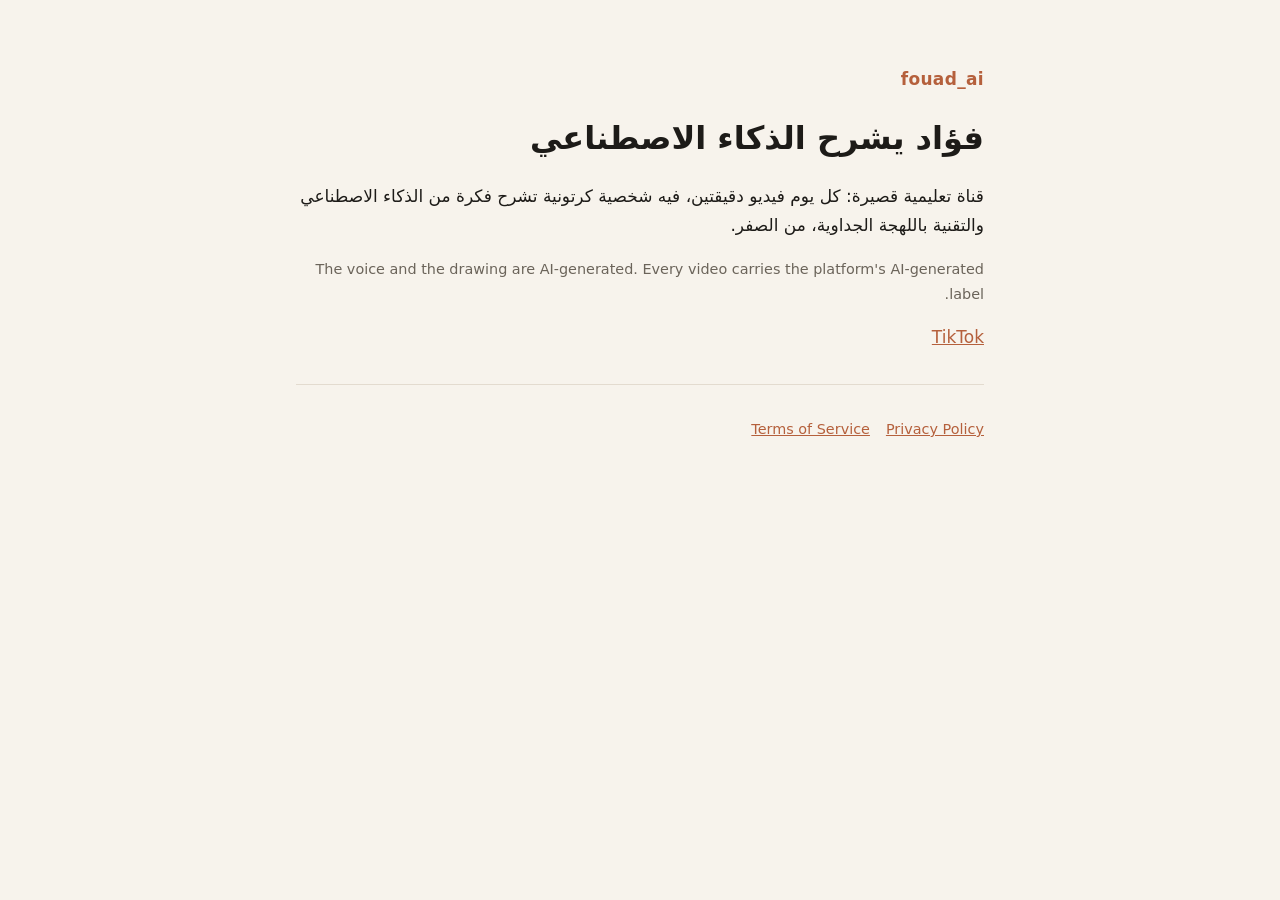
==== index.html @ 3049bded "fouad_ai site: home, terms, privacy, TikTok login callback Co-Authored-By: Claude Opus 5.5 <noreply@" ====
<!doctype html><html lang="ar" dir="rtl"><head><meta charset="utf-8"><meta name="viewport" content="width=device-width,initial-scale=1">
<title>fouad_ai</title><link rel="stylesheet" href="style.css"></head><body><main>
<p class="k">fouad_ai</p><h1>فؤاد يشرح الذكاء الاصطناعي</h1>
<p>قناة تعليمية قصيرة: كل يوم فيديو دقيقتين، فيه شخصية كرتونية تشرح فكرة من الذكاء الاصطناعي والتقنية باللهجة الجداوية، من الصفر.</p>
<p class="m">The voice and the drawing are AI-generated. Every video carries the platform's AI-generated label.</p>
<p><a href="https://www.tiktok.com/@fouad_ai0">TikTok</a></p>
<hr><nav class="m"><a href="terms.html">Terms of Service</a><a href="privacy.html">Privacy Policy</a></nav>
</main></body></html>
---- style.css ----
:root{--bg:#f7f3ec;--ink:#1d1b18;--mute:#6b645a;--accent:#b5603c;--line:#e3dbcf}
@media (prefers-color-scheme:dark){:root{--bg:#1b1a18;--ink:#f2ede4;--mute:#a59d90;--accent:#d98a66;--line:#34312c}}
*{box-sizing:border-box}body{margin:0;background:var(--bg);color:var(--ink);font:17px/1.7 "Noto Naskh Arabic","Segoe UI",system-ui,sans-serif}
main{max-width:720px;margin:0 auto;padding:48px 16px 80px}h1{font-size:2rem;margin:0 0 4px}h2{font-size:1.15rem;margin:32px 0 8px}
.k{color:var(--accent);font-weight:700;letter-spacing:.02em}.m{color:var(--mute);font-size:.9rem}a{color:var(--accent)}hr{border:0;border-top:1px solid var(--line);margin:32px 0}
nav a{margin-left:16px}code{background:var(--line);padding:2px 6px;border-radius:4px;word-break:break-all}
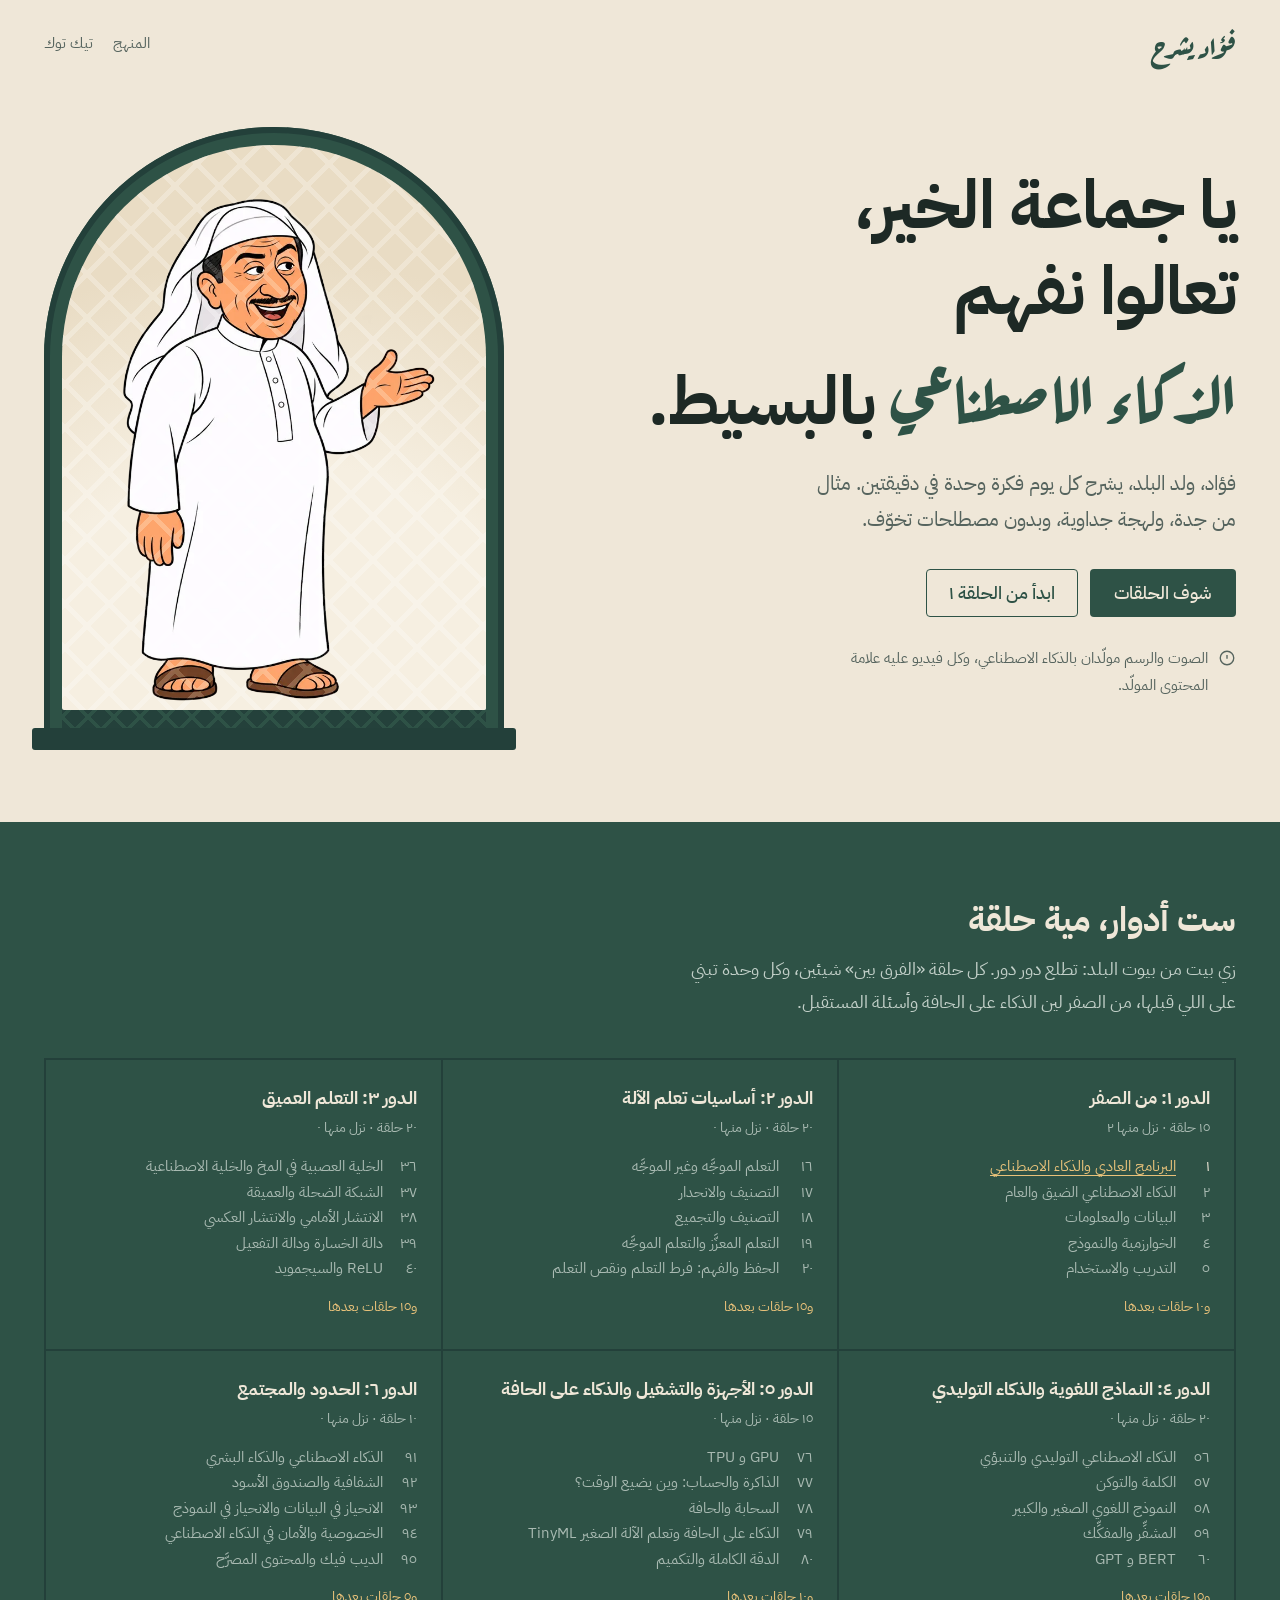
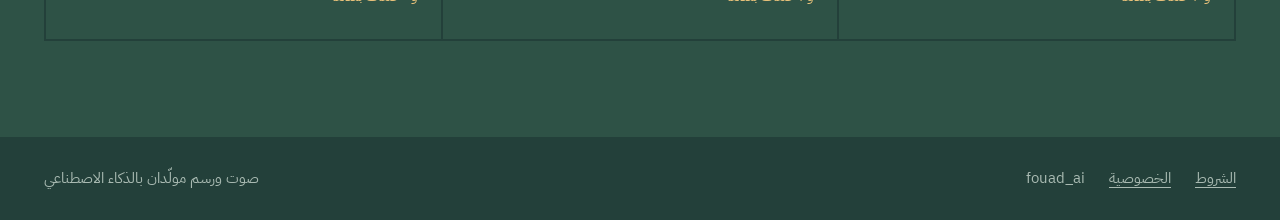
==== commit e5bd00fd: "Roshan design for every page: home with the six floors of episodes, terms, privacy, TikTok callback " ====
--- a/index.html
+++ b/index.html
@@ -1,8 +1,41 @@
-<!doctype html><html lang="ar" dir="rtl"><head><meta charset="utf-8"><meta name="viewport" content="width=device-width,initial-scale=1">
-<title>fouad_ai</title><link rel="stylesheet" href="style.css"></head><body><main>
-<p class="k">fouad_ai</p><h1>فؤاد يشرح الذكاء الاصطناعي</h1>
-<p>قناة تعليمية قصيرة: كل يوم فيديو دقيقتين، فيه شخصية كرتونية تشرح فكرة من الذكاء الاصطناعي والتقنية باللهجة الجداوية، من الصفر.</p>
-<p class="m">The voice and the drawing are AI-generated. Every video carries the platform's AI-generated label.</p>
-<p><a href="https://www.tiktok.com/@fouad_ai0">TikTok</a></p>
-<hr><nav class="m"><a href="terms.html">Terms of Service</a><a href="privacy.html">Privacy Policy</a></nav>
-</main></body></html>
+<!doctype html>
+<html lang="ar" dir="rtl">
+<head>
+<meta charset="utf-8">
+<meta name="viewport" content="width=device-width,initial-scale=1">
+<title>فؤاد يشرح</title>
+<meta name="description" content="فؤاد يشرح الذكاء الاصطناعي بالجداوي: فيديو دقيقتين كل يوم، من الصفر. الصوت والرسم مولّدان بالذكاء الاصطناعي.">
+<meta property="og:title" content="فؤاد يشرح"><meta property="og:description" content="الذكاء الاصطناعي بالجداوي، دقيقتين كل يوم."><meta property="og:image" content="img/fouad-talking.webp">
+<link rel="icon" href="img/avatar.webp">
+<link rel="preconnect" href="https://fonts.googleapis.com"><link rel="preconnect" href="https://fonts.gstatic.com" crossorigin>
+<link href="https://fonts.googleapis.com/css2?family=Aref+Ruqaa:wght@700&family=IBM+Plex+Sans+Arabic:wght@400;500;700&display=swap" rel="stylesheet">
+<link rel="stylesheet" href="style.css">
+<script src="episodes.js" defer></script>
+<script src="site.js" defer></script>
+</head>
+<body>
+<a class="skip" href="#main">تخطَّ إلى المحتوى</a>
+<div class="wrap">
+ <header class="top"><a class="mark" href="./">فؤاد يشرح</a><nav aria-label="الموقع"><a href="#levels">المنهج</a><a href="https://www.tiktok.com/@fouad_ai0">تيك توك</a></nav></header>
+ <main id="main">
+  <section class="hero">
+   <div>
+    <h1>يا جماعة الخير، تعالوا نفهم <em>الذكاء الاصطناعي</em> بالبسيط.</h1>
+    <p class="lede rise">فؤاد، ولد البلد، يشرح كل يوم فكرة وحدة في دقيقتين. مثال من جدة، ولهجة جداوية، وبدون مصطلحات تخوّف.</p>
+    <div class="acts rise"><a class="cta" href="https://www.tiktok.com/@fouad_ai0">شوف الحلقات</a><a class="ghost" id="first" href="#levels">ابدأ من الحلقة ١</a></div>
+    <p class="disclose rise"><svg width="18" height="18" viewBox="0 0 24 24" fill="none" stroke="currentColor" stroke-width="1.8" aria-hidden="true"><circle cx="12" cy="12" r="9"/><path d="M12 8v5M12 16h.01"/></svg>الصوت والرسم مولّدان بالذكاء الاصطناعي، وكل فيديو عليه علامة المحتوى المولّد.</p>
+   </div>
+   <div class="roshan"><div class="lattice"></div><div class="win"><div class="sun" aria-hidden="true"></div><img class="fouad" src="img/fouad-talking.webp" alt="فؤاد، شخصية كرتونية بثوب وغترة، واقف في روشان خشبي من بيوت جدة القديمة" width="640" height="960"><div class="shut r" aria-hidden="true"></div><div class="shut l" aria-hidden="true"></div></div><div class="sill"></div></div>
+  </section>
+ </main>
+</div>
+<section class="levels" id="levels" aria-labelledby="lv-h">
+ <div class="wrap">
+  <h2 id="lv-h">ست أدوار، مية حلقة</h2>
+  <p class="intro">زي بيت من بيوت البلد: تطلع دور دور. كل حلقة «الفرق بين» شيئين، وكل وحدة تبني على اللي قبلها، من الصفر لين الذكاء على الحافة وأسئلة المستقبل.</p>
+  <div class="floors"><noscript><p>قائمة الحلقات تحتاج جافاسكربت. الحلقات كلها على تيك توك: @fouad_ai0</p></noscript></div>
+ </div>
+</section>
+<footer class="foot"><div class="wrap"><a href="terms.html">الشروط</a><a href="privacy.html">الخصوصية</a><span>fouad_ai</span><span class="ai">صوت ورسم مولّدان بالذكاء الاصطناعي</span></div></footer>
+</body>
+</html>
--- a/style.css
+++ b/style.css
@@ -1,6 +1,115 @@
-:root{--bg:#f7f3ec;--ink:#1d1b18;--mute:#6b645a;--accent:#b5603c;--line:#e3dbcf}
-@media (prefers-color-scheme:dark){:root{--bg:#1b1a18;--ink:#f2ede4;--mute:#a59d90;--accent:#d98a66;--line:#34312c}}
-*{box-sizing:border-box}body{margin:0;background:var(--bg);color:var(--ink);font:17px/1.7 "Noto Naskh Arabic","Segoe UI",system-ui,sans-serif}
-main{max-width:720px;margin:0 auto;padding:48px 16px 80px}h1{font-size:2rem;margin:0 0 4px}h2{font-size:1.15rem;margin:32px 0 8px}
-.k{color:var(--accent);font-weight:700;letter-spacing:.02em}.m{color:var(--mute);font-size:.9rem}a{color:var(--accent)}hr{border:0;border-top:1px solid var(--line);margin:32px 0}
-nav a{margin-left:16px}code{background:var(--line);padding:2px 6px;border-radius:4px;word-break:break-all}
+/* fouad_ai — "Roshan": Al-Balad limestone, carved wood lattice, one brass accent. One stylesheet for every page. */
+:root{
+  --lime:#efe7d8;--lime2:#e4d8c3;--wood:#2e5246;--wood2:#23403a;--wood3:#355c4f;
+  --ink:#1d2925;--mute:#56645e;--mute-on-wood:#a9bab2;--brass:#e9c27a;
+  --out:cubic-bezier(.22,1,.36,1);
+  --ar:"IBM Plex Sans Arabic",system-ui,sans-serif;--ruqaa:"Aref Ruqaa",serif
+}
+*{box-sizing:border-box}
+html,body{margin:0}
+body{background:var(--lime);color:var(--ink);font:400 18px/1.8 var(--ar);-webkit-text-size-adjust:100%}
+img{display:block;max-width:100%}
+a{color:inherit}
+:focus-visible{outline:3px solid var(--wood);outline-offset:3px;border-radius:2px}
+.wrap{max-width:1240px;margin:0 auto;padding:0 24px}
+.skip{position:absolute;inset-inline-start:-999px}.skip:focus{inset-inline-start:16px;top:16px;background:var(--wood);color:var(--lime);padding:8px 12px;z-index:9}
+
+/* header + footer (every page) */
+.top{display:flex;justify-content:space-between;align-items:center;padding:22px 0;gap:16px}
+.mark{font:700 30px/1 var(--ruqaa);color:var(--wood);text-decoration:none}
+.top nav{display:flex;gap:20px;font-size:15px}
+.top nav a{text-decoration:none;color:var(--mute);padding:8px 0}
+.top nav a[aria-current]{color:var(--wood);font-weight:500}
+@media (hover:hover){.top nav a:hover{color:var(--wood)}}
+.foot{background:var(--wood2);color:var(--mute-on-wood);padding:28px 0;font-size:15px}
+.foot .wrap{display:flex;gap:24px;flex-wrap:wrap;align-items:center}
+.foot a{color:var(--mute-on-wood);text-underline-offset:4px}
+.foot .ai{margin-inline-start:auto}
+
+/* buttons */
+.cta,.ghost{display:inline-flex;align-items:center;min-height:48px;padding:0 24px;border-radius:4px;font-weight:500;text-decoration:none;transition:transform .15s var(--out),box-shadow .2s,background .2s}
+.cta{background:var(--wood);color:var(--lime)}
+.ghost{border:1px solid var(--wood);color:var(--wood);padding:0 22px}
+.cta:active,.ghost:active{transform:translateY(1px) scale(.98)}
+@media (hover:hover) and (pointer:fine){.cta:hover{transform:translateY(-2px);box-shadow:0 8px 20px -8px rgba(29,41,37,.45)}.ghost:hover{background:rgba(46,82,70,.06)}}
+
+/* home: hero */
+.hero{display:grid;grid-template-columns:1fr 460px;gap:64px;align-items:center;padding:40px 0 72px}
+.hero h1{font:700 clamp(36px,5.2vw,68px)/1.3 var(--ar);margin:0 0 20px;letter-spacing:-.01em;text-wrap:balance}
+.hero h1 em{font:700 1.05em var(--ruqaa);color:var(--wood);font-style:normal}
+.lede{font-size:20px;color:var(--mute);max-width:36ch;margin:0 0 32px}
+.acts{display:flex;gap:12px;flex-wrap:wrap}
+.disclose{display:flex;gap:10px;align-items:flex-start;margin-top:28px;font-size:15px;color:var(--mute);max-width:46ch}
+.disclose svg{flex:none;margin-top:4px}
+
+/* the roshan: Fouad in a carved wooden bay window */
+.roshan{position:relative;background:var(--wood);border-radius:230px 230px 6px 6px;padding:18px;box-shadow:inset 0 0 0 6px var(--wood2)}
+.lattice,.shut,.page .arch{background-image:linear-gradient(45deg,transparent 45%,var(--l,var(--wood)) 45% 55%,transparent 55%),linear-gradient(-45deg,transparent 45%,var(--l,var(--wood)) 45% 55%,transparent 55%)}
+.roshan .lattice{position:absolute;inset:18px;border-radius:212px 212px 2px 2px;background-color:var(--wood2);background-size:26px 26px;opacity:.9}
+.roshan .win{position:relative;border-radius:212px 212px 2px 2px;overflow:hidden;background:radial-gradient(120% 80% at 50% 100%,#f6efe1 0 55%,#e9dcc4 100%);aspect-ratio:3/4;display:flex;align-items:flex-end;justify-content:center;perspective:900px}
+.roshan .win img{height:94%;width:auto;max-width:none}
+.roshan .sill{height:22px;margin:0 -30px;background:var(--wood2);border-radius:3px;position:relative;top:18px}
+.shut{--l:var(--wood2);position:absolute;top:0;bottom:0;width:50%;z-index:3;background-color:var(--wood);background-size:22px 22px;box-shadow:inset 0 0 0 5px var(--wood2);backface-visibility:hidden;visibility:hidden}
+.shut.r{right:0;transform-origin:100% 50%}.shut.l{left:0;transform-origin:0 50%}
+.sun{position:absolute;inset:-20%;z-index:2;pointer-events:none;mix-blend-mode:soft-light;opacity:.55;
+  background-image:linear-gradient(45deg,transparent 46%,#fff 46% 54%,transparent 54%),linear-gradient(-45deg,transparent 46%,#fff 46% 54%,transparent 54%);background-size:44px 44px;animation:sun 14s linear infinite}
+@keyframes sun{to{background-position:44px 88px}}
+.fouad{transform-origin:50% 100%;animation:sway 3.6s ease-in-out infinite}
+@keyframes sway{0%,100%{transform:rotate(0) translateY(0)}50%{transform:rotate(-1.1deg) translateY(-5px)}}
+
+/* home: the six floors */
+.levels{background:var(--wood);color:var(--lime);padding:72px 0 96px;scroll-margin-top:16px}
+.levels h2{font:700 34px var(--ar);margin:0 0 8px}
+.levels .intro{color:#c3d0c9;margin:0 0 40px;max-width:52ch}
+.floors{display:grid;grid-template-columns:repeat(3,1fr);gap:2px;background:var(--wood2);border:2px solid var(--wood2)}
+.floor{background:var(--wood);padding:24px;transition:background .3s}
+@media (hover:hover){.floor:hover{background:var(--wood3)}}
+.floor h3{font:700 18px/1.6 var(--ar);margin:0 0 2px}
+.floor .c{font-size:14px;color:var(--mute-on-wood);margin-bottom:14px;font-variant-numeric:tabular-nums}
+.floor ol{list-style:none;margin:0;padding:0;font-size:15px;line-height:1.7}
+.floor li{display:flex;gap:10px;color:var(--mute-on-wood)}
+.floor li .n{min-width:1.6em;font-variant-numeric:tabular-nums}
+.floor li.on{color:var(--lime)}
+.floor li.on a{color:var(--brass);text-underline-offset:4px}
+.floor details{margin-top:6px;font-size:14px;color:#8fa39a}
+.floor summary{cursor:pointer;padding:6px 0;list-style:none;color:var(--brass)}
+.floor summary::-webkit-details-marker{display:none}
+.floor details[open] summary{display:none}
+
+/* inner pages (terms, privacy, callback) */
+.page{display:grid;grid-template-columns:200px minmax(0,1fr);gap:56px;padding:32px 0 96px}
+.page .arch{position:sticky;top:24px;align-self:start;height:260px;border-radius:100px 100px 4px 4px;background-color:var(--wood2);background-size:22px 22px;box-shadow:inset 0 0 0 8px var(--wood)}
+.page article{max-width:68ch}
+.page h1{font:700 clamp(32px,4vw,48px)/1.3 var(--ar);margin:0 0 4px}
+.page .date{color:var(--mute);font-size:15px;margin:0 0 32px}
+.page h2{font:700 20px var(--ar);margin:36px 0 6px;color:var(--wood)}
+.page p{margin:0 0 12px}
+.page a{color:var(--wood);text-underline-offset:4px}
+.page code{background:var(--lime2);padding:2px 6px;border-radius:3px;font-size:.88em;word-break:break-all}
+[lang=en] .page,.page[lang=en]{font-family:"IBM Plex Sans","IBM Plex Sans Arabic",system-ui,sans-serif}
+.box{background:#fff8ec;border:1px solid var(--lime2);border-radius:6px;padding:16px 18px;margin:20px 0;word-break:break-all}
+
+/* motion (gated: everything is visible without JS and with reduced motion) */
+.js .play .w{display:inline-block;opacity:0;transform:translateY(.55em);animation:wIn .7s var(--out) forwards;animation-delay:calc(var(--i) * 70ms + 120ms)}
+@keyframes wIn{to{opacity:1;transform:none}}
+.js .play .rise{opacity:0;animation:fadeUp .7s var(--out) forwards;animation-delay:var(--d,.7s)}
+@keyframes fadeUp{from{opacity:0;transform:translateY(14px)}to{opacity:1;transform:none}}
+.js .play .shut{visibility:visible}
+.js .play .shut.r{animation:openR 1.4s var(--out) .5s forwards}.js .play .shut.l{animation:openL 1.4s var(--out) .5s forwards}
+@keyframes openR{to{transform:rotateY(-105deg)}}@keyframes openL{to{transform:rotateY(105deg)}}
+.js [data-reveal]{opacity:0;transform:translateY(24px);transition:opacity .8s var(--out),transform .8s var(--out);transition-delay:calc(var(--i,0) * 60ms)}
+.js [data-reveal].in{opacity:1;transform:none}
+.js body:not(.play) .w{opacity:0}
+
+@media (max-width:900px){
+  .hero{grid-template-columns:1fr;gap:40px;padding-top:16px}
+  .roshan{max-width:330px;width:100%;margin:0 auto}
+  .floors{grid-template-columns:1fr}
+  .page{grid-template-columns:1fr;gap:24px}.page .arch{display:none}
+  .foot .ai{margin-inline-start:0}
+}
+@media (prefers-reduced-motion:reduce){
+  *,*::before,*::after{animation:none!important;transition:none!important}
+  .js [data-reveal],.js .play .w,.js .play .rise,.js body:not(.play) .w{opacity:1;transform:none}
+  .js .play .shut{visibility:hidden}
+}
